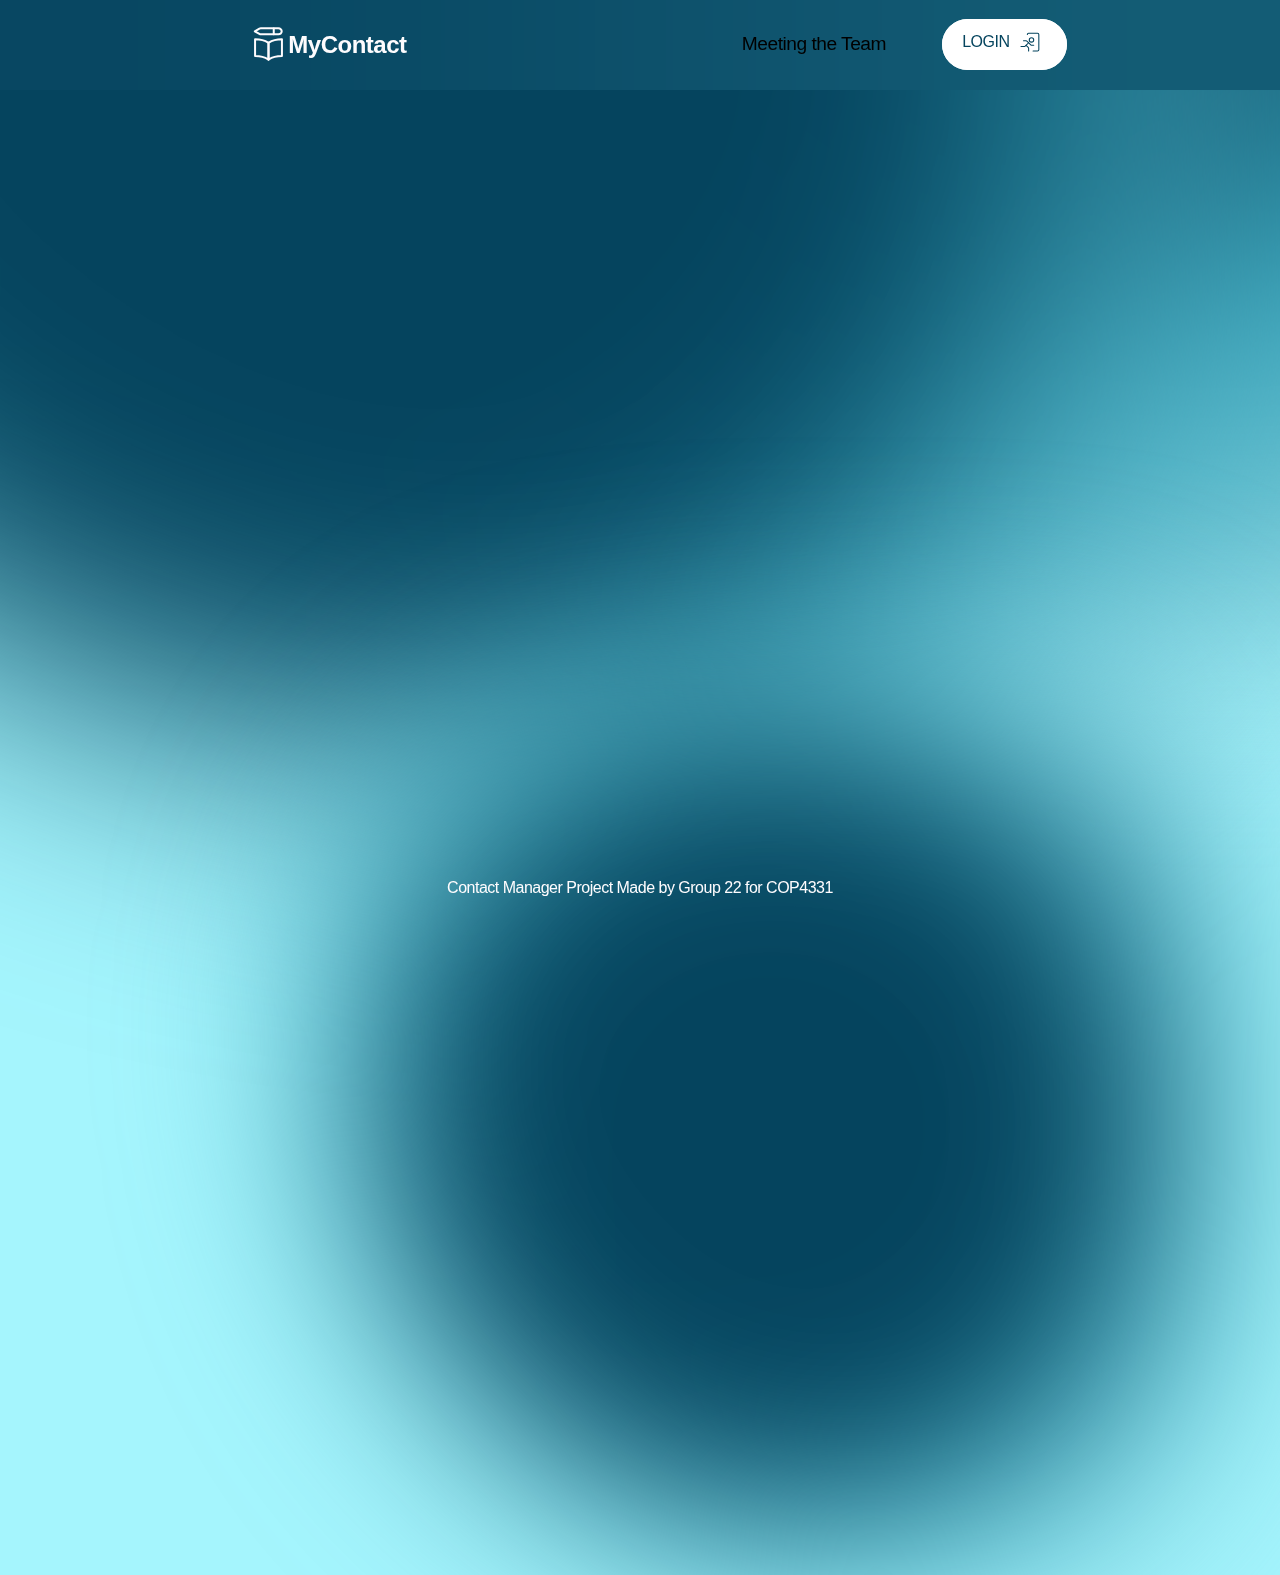
==== aboutUs.html @ cab0c862 "Full Website styling + Form validation done." ====
<html lang="en">

<head>
    <meta charset="UTF-8">
    <meta http-equiv="X-UA-Compatible" content="IE=edge">
    <meta name="viewport" content="width=device-width, initial-scale=1.0">

    <title>Contact Manager - Meet the Team!</title>
    <script type="text/javascript" src="js/md5.js"></script>
    <script type="text/javascript" src="js/code.js"></script>

    <link href="css/reset.css" rel="stylesheet">
    <link href="css/styles.css" rel="stylesheet">
    <link href="css/styles2.css" rel="stylesheet">
    <link href="css/styles_card.css" rel="stylesheet">
    <script type="text/javascript">

        document.addEventListener('DOMContentLoaded', function () {
            disableSafariAnimations();
        }, false);
    </script>

</head>

<body>
    <div class="color-left color"></div>
    <div class="color-bottom color"></div>
    <div class="color-right color"></div>

    <nav id="website-nav">
        <ul class="website-nav logo">
            <li class="website-nav-svg">
                <svg id="logo-svg" width="30" height="34" viewBox="0 0 30 34" fill="none"
                    xmlns="http://www.w3.org/2000/svg">
                    <path
                        d="M15.4997 15.8981C13.5245 14.5552 10.5608 12.2051 2.06641 12.2051V29.0207C10.5608 29.0207 13.5245 31.3708 15.4997 32.7138V15.8981Z"
                        stroke="#FEFCFE" stroke-width="2" stroke-linecap="round" stroke-linejoin="round" />
                    <path
                        d="M15.5007 15.8981C17.4759 14.5552 20.4396 12.2051 28.9339 12.2051V29.0207C20.4396 29.0207 17.4759 31.3708 15.5007 32.7138V15.8981Z"
                        stroke="#FEFCFE" stroke-width="2" stroke-linecap="round" stroke-linejoin="round" />
                    <path
                        d="M25.4454 1.26562H7.79924C7.30626 1.26562 6.8231 1.39234 6.40436 1.63144L1.75928 4.28385L6.40436 6.93624C6.8231 7.17536 7.30626 7.30206 7.79924 7.30206H25.4454C27.2595 7.30206 28.73 5.95078 28.73 4.28385C28.73 2.61693 27.2595 1.26562 25.4454 1.26562Z"
                        stroke="#FEFCFE" stroke-width="2" stroke-linecap="round" stroke-linejoin="round" />
                    <path d="M20.7483 1.39551V7.30219" stroke="#FEFCFE" stroke-width="2" stroke-linecap="round"
                        stroke-linejoin="round" />
                </svg>
            </li>
            <li class="website-nav website-name">
                <p>MyContact</p>
            </li>
        </ul>

        <ul class="website-nav items">
            <li class="website-nav about-us"> <a href="aboutUs.html">Meeting the Team</a></li>
        </ul>
        <ul>

            <li class="website-nav button link enter-link">
                <a href="Login.html">Login
                    <!-- ENTER WEBSITE ICON SVG PATHS-->
                    <svg class="svg" width="37" height="30" viewBox="0 0 27 27" fill="none"
                        xmlns="http://www.w3.org/2000/svg">
                        <g filter="url(#filter0_d_111_6814)">
                            <path
                                d="M11.0767 2.72932C11.0767 2.0601 11.6192 1.51758 12.2884 1.51758H20.7705C21.4397 1.51758 21.9823 2.0601 21.9823 2.72932V17.2701C21.9823 17.9394 21.4397 18.4819 20.7705 18.4819H16.5295"
                                stroke="#05445E" stroke-linecap="round" stroke-linejoin="round" />
                            <path
                                d="M15.0145 10.0012C16.186 10.0012 17.1357 9.05152 17.1357 7.88C17.1357 6.70849 16.186 5.75879 15.0145 5.75879C13.843 5.75879 12.8933 6.70849 12.8933 7.88C12.8933 9.05152 13.843 10.0012 15.0145 10.0012Z"
                                stroke="#05445E" stroke-linecap="round" stroke-linejoin="round" />
                            <path
                                d="M7.44116 8.78809L9.90852 8.78811C10.2684 8.78811 10.6136 8.9311 10.8681 9.18561L14.3142 12.6317C14.5687 12.8862 14.9139 13.0292 15.2739 13.0292L17.135 13.0292"
                                stroke="#05445E" stroke-linecap="round" stroke-linejoin="round" />
                            <path
                                d="M12.2882 10.6055L9.05052 13.8432C8.79601 14.0977 8.45081 14.2407 8.09088 14.2407H5.01782"
                                stroke="#05445E" stroke-linecap="round" stroke-linejoin="round" />
                            <path
                                d="M9.86475 13.0293L11.8907 15.0553C12.1452 15.3097 12.2882 15.655 12.2882 16.0149V18.4821"
                                stroke="#05445E" stroke-linecap="round" stroke-linejoin="round" />
                        </g>

                    </svg>
                    </span>
                </a>
            </li>
        </ul>
    </nav>

    <!-- LANDING PAGE CONTENT -->
    <div class="main-content">

        <div class="meet-team">

            <div></div>
            <div></div>
            <div></div>
            <div></div>
            <div></div>

        </div>
</body>

<footer>
    <p class="footer">Contact Manager Project Made by Group 22 for COP4331</p>
</footer>

</html>
---- css/styles.css ----
* {
    transition: all 0.5s ease;
}

body {
    letter-spacing: -0.5px;
    background-color: #8bf2fdc5;
    /* padding: 1rem calc(2/12*100%) 1rem calc(2/12*100%); */
    color: #FEFCFE;
    overflow: hidden;
    margin-bottom: 500px;
}

/*      NAVIGATION STYLING       */
#website-nav {
    /* border: 1px solid black; */
    display: flex;
    width: 100%;
    font-size: 1.2rem;
    justify-content: space-between;
    align-items: center;
    margin-bottom: 1rem;
    padding: 1em calc(2/12*100%);
    background-color: transparent;
    -webkit-backdrop-filter: blur(800px);
    backdrop-filter: blur(800px);
}

.website-name {
    color: black;
    font-size: 1.5rem;
    font-weight: 600;
    margin-left: 5px;
    color: #FEFCFE;
}

.logo,
.website-actions {
    display: flex;
}

#website-nav li,
.action-buttons li {
    list-style: none;
}

.items,
.log-in a {
    display: flex;
    /* border: 1px solid black; */
    margin-right: 1rem;
    flex: 1;
    flex-direction: row-reverse;
}

.items a {
    color: white;
    text-decoration: none;
}


.log-in a {
    color: white;
    text-transform: uppercase;
    flex-direction: row;
}

.items a:hover,
.log-in a:hover,
.log-out:hover {
    color: white;
    font-weight: 600;
    text-decoration: underline;
}

.about-us a,
.log-in a,
.log-out a,
#loginResult {
    color: black;
}

#loginResult {
    text-align: center;
    font-size: 1.3em;
    color: rgba(255, 107, 107, 0.8);
    font-weight: 450;
    margin-bottom: 1em;
}

.log-out a {
    color: white;
    display: flex;
    text-transform: uppercase;
    padding: 0;
}

.website-actions {
    padding-left: 0;
    align-items: center;
}

/* LOGOUT LINK */
.website-actions li:nth-child(1) a {
    padding-right: 1rem;
}



.enter-link a {
    border-radius: 100em;
    border: 1px solid white;
    color: #05445E;
}

.enter-link,
.home-link {
    background-color: white;
    border-radius: 100rem;
}

.home-link a {
    border-radius: 100rem;
    border: 2px solid white;
    stroke: black;
}

.link a {
    font-weight: 500;
    text-decoration: none;
    padding-right: 5em;
    color: black;
}

.log-in {
    display: flex;
    justify-content: center;
    align-items: center;
    border: 1px solid white;
    border-radius: 100em;
}

.button>a {
    font-size: 1rem;
    text-transform: uppercase;
    font-weight: 400;
    display: flex;
    padding: 0.6rem 1.2rem;
    color: #05445E;
}

.add-contact>button,
.fake-add-contact button,
#add-contact-button button {
    background-color: #05445E;
    font-size: 0.9rem;
    font-weight: 400;
    display: flex;
    padding: 0.4rem 0.7rem;
    color: white;
    border-radius: 0.5rem;
    padding-top: 0.7em;
    border: 1px solid #05445E;
    transition: all 0.4s ease;
}

#add-contact-button button {
    text-transform: uppercase;
    padding: 0.8em 1.4em;
}

.save-button:hover {
    background-color: rgba(255, 255, 125, 0.909);
}

.add-contact>button:hover,
.fake-add-contact button:hover,
#add-contact-button button:hover,
#log-in-button button:hover {
    font-weight: 600;
    background-color: rgba(255, 255, 255, 0.834);
    color: #05445E;
    border: 1px solid #05445E;
    transition: all 0.3s ease;
}

.add-contact svg:hover path,
.fake-add-contact svg:hover path,
#add-contact-button svg:hover path {
    fill: #05445E;
    stroke: #05445E;
}

input[type=text],
td input {
    border: none;
}

td input {
    background: none;
    width: 7em;
    text-align: center;
}




/* ENTER ICON SVG STYLING WITHIN LOGIN BUTTON */
.svg {
    vertical-align: middle;
    padding-top: 0.1rem;
    padding-left: 0.3rem;
}

.svg>path {
    stroke-width: 1.2;
    color: #05435e;
}

#add-contact-button svg {
    margin-left: 0.5rem;
}

.svg:hover path {
    stroke: white;
}

/*      MAIN CONTENT STYLING      */
.main-content {
    margin-left: calc(2/12*100%);
    margin-right: calc(2/12*100%);
    display: flex;
    height: 80vh;
}

hr {
    width: 80%;
    margin: 2em;
    border: none;
    height: 1.3px;
    color: #05435e;
    background-color: #05435e;
}

hr[class="search-line"] {
    padding: 0;
    margin: 1em;
    margin-top: -1em;
    width: 55%;
    margin-right: 8rem;
    height: 1px;
}


/* HEADER SECTION */

.action-buttons {
    display: flex;
    justify-content: space-evenly;
    align-items: center;
    width: 90%;
}

.get-started a {
    border: 2px solid white;
    border-radius: 1.4em;
    display: flex;
    justify-content: center;
    align-items: center;
    transition: all 0.4s ease;
}

.get-started a:hover,
.enter-link a:hover {
    border: 2px solid white;
    background-color: #05435e;
    color: white;
    --shadow-color: rgb(255, 255, 255);
    filter: drop-shadow(1px 2px 8px var(--shadow-color));
    transition: all 0.4s ease;
}

.header-section {
    display: flex;
    align-items: center;
    justify-content: center;
    /* border: 1px solid black; */
    width: 50%;
    flex-direction: column;
}

.main-content .contactDiv {
    display: flex;
    align-items: center;
    justify-content: center;
    /* border: 1px solid black; */
    width: 50%;
    flex-direction: column;
}

.content h1 {
    line-height: 3em;
}

#last-two-sentences {
    line-height: 2.7em;
}

#sentence-1 {
    flex-direction: column;
    letter-spacing: -5px;
    font-size: 3.3em;
    font-weight: 620;
}

#sentence-2 {
    letter-spacing: -3px;
    font-weight: 300;
    font-size: 3em;
}


#sentence-3 {
    letter-spacing: -3px;
    font-weight: 100;
    font-size: 2.5em;
    font-style: italic;
}

.fake-search-model p {
    margin-bottom: 1em;
}

/* CONTACT TABLE */

.contact-table {
    text-align: center;
    width: 70%;
    border: 2px solid #05435e;
    border-radius: 0.5em;
    padding: 1.2rem 1.5rem;

}

.table-header,
.fake-table-header {
    color: #05445E;
    width: 65%;
    display: flex;
    align-items: center;
    justify-content: space-between;
    padding: 1em 0 1em 0;
}

.fake-table-header {
    width: 65%;
}

.refresh-button {
    display: flex;
    justify-content: center;
    align-items: center;
    transition: all 1.4s ease;
    border-radius: 100rem;
}

.refresh-button a svg:hover {
    transform: rotate(360deg);
    transition: all 1.4s ease;
    stroke: #05435e;
}

.refresh-button a {
    padding-left: 0.4em;
    transition: all 1.4s ease;
}

tbody svg {
    stroke-width: 1.4;
}

thead tr:nth-child(2) th {
    padding-bottom: 1em;
}

.table-actions td {
    width: 10px;
}

.table-body tr>td {
    padding: 0;
    padding-bottom: 1em;
    border-top: 1px solid black;
    padding-top: 1em;
}

.table-contact-info:last-child {
    margin-right: 3em;
}

.table-contact-info th {
    padding-bottom: 2em;
}

.currently-editing {
    font-weight: 600;
    background-color: rgba(255, 255, 0, 0.451);
}

tr[id*="data-row"] {
    transition: all 0.4s ease;
}

.confirm-delete {
    background-color: rgba(255, 107, 107, 0.691);
    transition: all 0.4s ease;
}

.display-table {
    background-color: rgba(255, 255, 255, 0.4);
    -webkit-backdrop-filter: blur(20px);
    backdrop-filter: blur(20px);
    color: #05445E;
    transition: all 0.3s ease;
    font-weight: 500;
    width: 80%;
}

.display-table:hover {
    background-color: rgb(255, 255, 255);
    box-shadow: 0px 16px 48px 0px rgba(0, 0, 0, 0.2);
    transform: translateY(-12px);
    transition: all 0.3s ease;
    color: #05445E;
}

/* SEARCH AREA */
#profile-contact-table .search-model {
    display: flex;
    flex-direction: row;
    width: 100%;
    font-family: sans-serif;
    margin-bottom: 1em;
    justify-content: center;
    color: #05445E;
}

input::placeholder {
    color: rgba(255, 255, 255, 0.527);
}

#profile-contact-table .search-model>input {
    background-color: transparent;
    margin-left: 3em;
    text-align: center;
    width: 50%;
    border-bottom: 1.5px solid #05435e;
    border-top-right-radius: 0.5em;
    border-top-left-radius: 0.5em;
    color: black;
    transition: all 0.3s ease;
}

#profile-contact-table .search-model>input::placeholder {
    color: rgba(0, 0, 0, 0.653);
}

.search-model>input:hover {
    background-color: rgba(0, 0, 0, 1);
    box-shadow: rgb(38, 57, 77) 0px 20px 30px -10px;
    transition: all 0.3s ease;
    transform: translateY(-3px);
}

#profile-contact-table .search-model button:hover {
    transition: all 0.3s ease;
    background-color: #05435e9b;
    color: white;
}

.search-key-text {
    font-size: 0.9rem;
    font-weight: 300;
    color: #032f42;
}

.search-key-text span {
    font-style: italic;
    font-weight: 800;
    font-size: 1.2rem;
}

.fake-search-button,
.search-button {
    background-color: white;
    margin-left: 2em;
    border: none;
    border-radius: 100em;
    padding: 0.8em 1.2em;
    text-transform: uppercase;
    font-size: 0.8rem;
    font-weight: 600;
    border: 2px solid white;
    color: #05445E;
}

.fake-search-button {
    color: #05445E;
}

.search-button {
    margin-left: 1em;
}

.search-button:hover,
.home-link a:hover {
    background-color: white;
    color: #05445E;
}

/* PROFILE PAGE STYLING */
.welcome-header,
.profile-card,
#profile-contact-table,
.content-card,
.inner-title,
.profile-photo,
.user-info {
    display: flex;
    align-items: center;
    justify-content: center;
}

.main-content {
    flex-wrap: wrap;
}

.welcome-header {
    width: 50%;
    /* border: 1px solid black; */
    text-align: center;
    height: 60%;
}

.header-content {
    line-height: 2em;
}

#sentence-4,
#sentence-5 {
    font-size: 3rem;
    font-weight: 150;
}

#sentence-6 {
    letter-spacing: -2px;
    font-size: 3.4rem;
    font-weight: 400;
}

/* PROFILE CARD */
.profile-card {
    /* border: 1px solid black; */
    width: 50%;
    height: 60%;
}

.profile-card,
.welcome-header {
    height: 50%;
}

.card-content {
    display: flex;
    width: 100%;
    height: 65%;
    border: 2px solid #05435e;
    border-radius: 0.8em;
    flex-wrap: wrap;
}

.card-content .inner-title {
    width: 100%;
    letter-spacing: 0.5px;
    text-transform: uppercase;
    font-weight: 500;
    font-size: 1.2rem;
    height: 4rem;
    background-color: #05435ed9;
    color: white;
    border-top-left-radius: 0.4em;
    border-top-right-radius: 0.4em;
}

.profile-photo img {
    height: 60%;
    width: 50%;
    mix-blend-mode: overlay;
}

.profile-photo {
    width: 40%;
    height: 75%;
}

.user-info {
    /* background-color: rgba(255, 127, 238, 0.435); */
    width: 60%;
    height: 75%;
}

.user-info {
    padding-right: 4em;
    flex-direction: column;
}

.user-info #full-name {
    width: 100%;
    text-align: center;
    text-transform: uppercase;
    font-size: 1.5rem;
    font-weight: 500;
    text-decoration: underline;
}

.user-info #contact-info-list ul {
    display: flex;
    flex-direction: column;
    padding-right: 3em;
}

.user-info #contact-info-list ul li {
    display: flex;
    width: 100%;
    list-style: none;
}

.user-info #contact-info-list ul li:nth-child(1) {
    margin-top: 1em;
}

#contact-info-list ul li .info-type {
    font-weight: 700;
    margin-right: 0.4em;
}

#contact-info-list ul li .user {
    margin-right: 0.8em;
}

.user-info #contact-info-list ul li:nth-child(3) p {
    margin-left: 0.175em;
}

/* CONTACT TABLE */
#profile-contact-table {
    align-items: flex-start;
    width: 100%;
    height: 100%;
}

#profile-contact-table .contact-table {
    background-color: white;
    color: #05435e;
}

/*  FORM DIVS */
#profile-contact-table .contactDiv {
    width: 90%;
    border-spacing: 15px;
    margin-bottom: 5em;
}

#profile-contact-table .add-contact>button {
    margin-left: 14em;
}

/* ADDING CONTACTS STYLING */
#adding-contact,
#user-signup,
#loginDiv {
    display: flex;
    align-items: flex-start;
    justify-content: center;
    flex-direction: row;
    width: 70%;
    /* border: 1px solid black; */
    border-radius: 0.5em;
    flex-wrap: wrap;
    padding-bottom: 1em;
}

#add-contact-header,
#log-in-header,
#signup-header {
    width: 100%;
    display: flex;
    align-items: center;
    justify-content: center;
    background-color: #d4f1f4;
    padding: 1.3em;
    font-weight: 700;
    border-top-left-radius: 0.4em;
    border-top-right-radius: 0.4em;
    margin-bottom: 2em;
    color: #05435e;
}

#log-in-header,
#signup-header {
    color: white;
    font-weight: 450;
    font-size: 1.2em;
    padding: 0.6em;
    background-color: #05445E;
    margin-bottom: 3em;
}

#add-contact-header p,
#log-in-header p,
#signup-header p {
    text-transform: uppercase;
    font-size: 1.2em;
}

#log-in-header p,
#signup-header p {
    margin-right: 0.3em;
    text-transform: none;
}

#add-contact-button {
    display: flex;
    align-items: center;
    justify-content: center;
    width: 100%;
    padding: 2.3em 1em;
    padding-bottom: 0.5em;

}

#add-contact-button button {
    background-color: #75E6DA;
    border: 1px solid #75E6DA;
    color: #05435e;
}

.contact-border {
    background-color: rgba(255, 255, 255, 0.232);
    width: 70%;
    border: 1px solid rgba(139, 242, 253, 0.773);
    margin-bottom: 3em;
    border-radius: 0.8em;
    box-shadow: 0px 16px 48px 0px rgba(0, 0, 0, 0.6);
    transition: all 2s ease;
}

#add-user-inputs,
#add-login-inputs,
#new-user-inputs {
    display: flex;
    text-align: center;
    justify-content: center;
    width: 100%;
    flex-wrap: wrap;
    margin-top: 0.5rem;

}

#add-user-inputs input,
#add-login-inputs input,
#new-user-inputs input {
    background-color: rgba(255, 255, 255, 0.2);
    border: 1px solid #05435e;
    border-top-right-radius: 0.34em;
    border-bottom-right-radius: 0.34em;
    padding: 0.34em;
    text-align: center;
    font-weight: 600;
    border-left: 0;
    transition: all 0.5s ease;
    color: black;
}

#add-user-inputs input::placeholder,
#add-login-inputs input::placeholder,
#new-user-inputs input::placeholder {
    font-weight: 400;
    color: rgba(0, 0, 0, 0.599);
}

#add-user-inputs input:hover,
#add-login-inputs input:hover,
#new-user-inputs input:hover {
    background-color: rgba(255, 255, 255, 0.6);
    transition: all 0.5s ease;
}

#add-user-inputs label,
#add-login-inputs label,
#new-user-inputs label {
    border: 1px solid #05435e;
    margin: 0.3em;
    text-align: center;
    background-color: #D4F1F4;
    color: #05435e;
    padding: 0.5em 1em;
    margin-right: 0;
    border-top-left-radius: 0.5em;
    border-bottom-left-radius: 0.5em;
    border-right: 0;
}

#add-login-inputs label,
#new-user-inputs label {
    background-color: #05445E;
    color: #FEFCFE;
}

#add-user-inputs div:nth-child(1) input {
    width: 200px;
}

#add-user-inputs div:nth-child(2) input {
    width: 200px;
}

#add-user-inputs div:nth-child(3) input {
    width: 150px;
}

#add-user-inputs div:nth-child(4) input {
    width: 320px;
}

#addPhoneNumberText {
    margin-top: 0.5rem;
}

#addEmailText {
    margin-top: 0.5rem;
    width: 100%;
}

#addContactResult {
    display: block;
    color: #032f42;
}

span[id*="Result"] {
    font-weight: 600;
    text-transform: uppercase;
}


/* FORM STYLING  */
.action-area {
    justify-content: center;
    align-items: center;
    flex-direction: column;
}

/* LOG IN AREA */
#add-login-inputs {
    flex-direction: column;
}

#add-login-inputs div:nth-child(1) input {
    width: 70%;
}

#add-login-inputs div:nth-child(2) input {
    width: 70%;

}

#add-login-inputs div {
    display: flex;
    align-items: center;
    justify-content: center;
    padding: 0 1.5em;
}

#add-login-inputs div:nth-child(2) {
    margin-bottom: 2.2em;
}

#add-login-inputs div label {
    padding: 5.440px 2.2em;
}

#add-login-inputs div:nth-child(2) label {
    padding: 5.440px 2.4em;

}

#user-login,
#user-signup {
    background-color: #FEFCFE;
    border-radius: 0.8em;
    border: 1px solid #05445E;
    width: 60%;
}

#log-in-button {
    display: flex;
    justify-content: center;
    align-items: center;
    margin-bottom: 2em;
}

#log-in-button button {
    border: 1px solid #05445E;
    text-transform: uppercase;
    border-radius: 100em;
    padding: 0.8em 1.2em;
    color: #FEFCFE;
    background-color: #05445E;
}

.change-action {
    display: flex;
    justify-content: center;
    align-items: center;
    margin: 1em;
    color: black;
}

.change-action div {
    margin-left: 1em;
}

.change-action div a {
    background-color: black;
    color: white;
    padding: 0.3em 0.5em;
    border: 2px solid black;
}

.change-action div a:hover {
    background-color: white;
    border: 2px solid black;
    color: black;
    box-shadow: none;
}

.change-action div svg path {
    stroke: white;
}

.change-action div svg:hover path {
    stroke: black;
}

/* SIGN UP AREA */
#user-signup {
    display: flex;
    flex-wrap: wrap;
    justify-content: center;
    align-items: center;
}

#new-user-inputs {
    width: 100%;
}

#signUpName {
    margin-top: 0.5rem;
}

#new-user-inputs div:nth-child(1) input {
    width: 200px;
}

#new-user-inputs div:nth-child(2) input {
    width: 200px;
}

#new-user-inputs div:nth-child(3) input {
    width: 485px;
}

#new-user-inputs div:nth-child(4) input {
    width: 490px;
}

#new-user-inputs div:nth-child(3) label {
    padding-left: 2em;
    padding-right: 2em;
}

#new-user-inputs div:nth-child(4) label {
    padding-left: 2em;
    padding-right: 2em;
}

#signUpPassword {
    margin-top: 0.5em;
}

#know-text {
    font-weight: 300;
    letter-spacing: 1.3;
    font-style: italic;
}

/* FOOTER */
.footer {
    display: block;
    position: fixed;
    bottom: 0%;
    text-align: center;
    left: 0;
    width: 100%;
}
---- css/styles2.css ----
.color-left {
    z-index: -100;
    position: absolute;
    top: -80%;
    left: -43%;
    width: 1800px;
    height: 1500px;
    border-radius: 50% 22% 40% 80%;
    filter: blur(140px);
    -webkit-filter: blur(140px);
    background: radial-gradient(circle at 50% 50%, #05445E 60%, #189ab4de 10%, #D4F1F4);
    animation: down 30s infinite;
    -webkit-animation: down 30s infinite;
}

.color-bottom {
    z-index: -100;
    position: absolute;
    top: 75%;
    left: 25%;
    width: 900px;
    height: 900px;
    border-radius: 50% 22% 40% 80%;
    filter: blur(100px);
    -webkit-filter: blur(100px);
    background: radial-gradient(circle at 50% 50%, #05445E 60%, #189ab4de 20%, #D4F1F4);
    animation: left 30s infinite;
    -webkit-animation: left 30s infinite;
}

.color-right {
    z-index: -1000;
    position: absolute;
    bottom: 30%;
    right: -38%;
    width: 1500px;
    height: 1500px;
    border-radius: 50% 22% 40% 80%;
    filter: blur(100px);
    -webkit-filter: blur(100px);
    background: radial-gradient(circle at 50% 50%, #05445E 40%, #189AB4 40%, #D4F1F4);
    animation: up 30s infinite;
    -webkit-animation: up 30s infinite;
}

tr input[type="tel"] {
    width: 150px;
}

tr input[type="email"] {
    width: 300px;
}

.log-out a {
    color: white;
}

.change-action a[href*="Login.html"] {
    color: black;
    background: none;
    border: none;
    font-size: 1.2em;
}

.login-retarget {
    display: flex;
    justify-content: center;
    align-items: center;

}

#mini-login a:hover {
    font-weight: 600;
    border: none;
    background: none;
    text-decoration: underline;
}

.login-retarget a svg path {
    stroke: black;
}

.log-out a:hover {
    transition: all 0.5s ease;
    transform: translatex(-7px);
}

#error-signup-section,
#error-login-section {
    text-align: center;
    color: black;
    margin: 1em;
}

/* #user-signup:last-child {
    flex-direction: column;
} */

/* #profile-contact-table table {
    max-height: 100%;
    max-width: 100%;
    width: 100%;
} */

.let-flow {
    overflow-y: auto;
    scrollbar-width: thin;
}

/* FORM VALIDATION STYLING */
#new-user-inputs div[class*='error'],
#add-user-inputs div[class*='error'] {
    font-size: 1em;
    font-weight: 600;
    color: red;

}

#new-user-inputs div[class*='error']:nth-child(1),
#new-user-inputs div[class*='error']:nth-child(2) {
    margin-bottom: 3em;
}

#new-user-inputs div[class*='error']:nth-child(4) {
    margin-bottom: 6.5em;
}

.input-control input:focus {
    outline: 0;
}

#new-user-inputs .success>label,
#add-user-inputs .success>label {
    background-color: #09c372;
    border: 1px solid #09c372;
}

#new-user-inputs .success input,
#add-user-inputs .success input {
    border: 1px solid #09c372;
}


#new-user-inputs .error>label,
#add-user-inputs .error>label {
    background-color: #ff3860;
    border: 2px solid #ff3860;
}


#new-user-inputs .error input,
#add-user-inputs .error input {
    border: 2px solid #ff3860;
}

#pass-error {
    margin: 1em;
}

#adding-contact {
    content-visibility: hidden;
}

/* BACKGROUND ANIMATION  */
@keyframes up {

    0%,
    100% {
        bottom: -300px;
    }

    70% {
        bottom: 600px;
    }
}

@keyframes left {

    0%,
    100% {
        left: -60px;
    }

    70% {
        left: 1200px;
    }
}

@keyframes down {

    0%,
    100% {
        top: -1000px;
    }

    70% {
        top: 50px;
    }
}
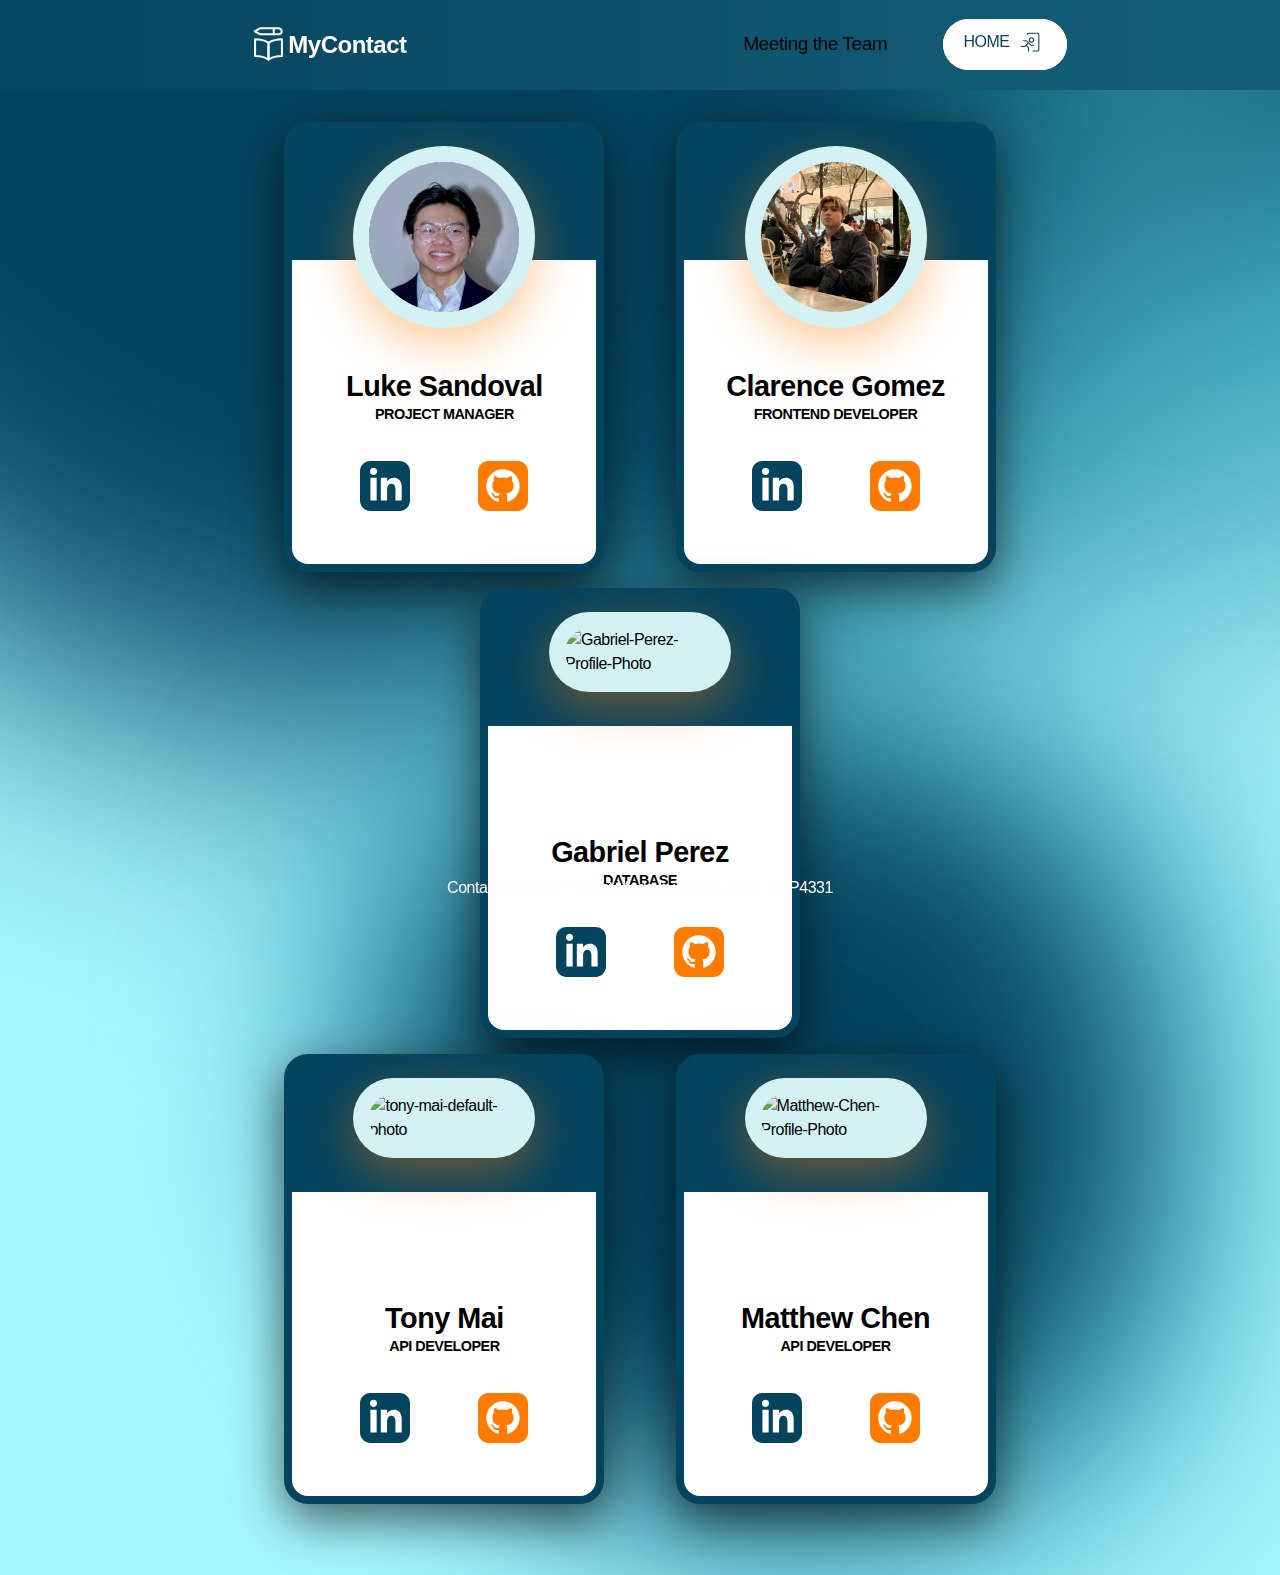
==== commit d5741bd7: "Added an About Us page" ====
--- a/aboutUs.html
+++ b/aboutUs.html
@@ -28,35 +28,36 @@
     <div class="color-right color"></div>
 
     <nav id="website-nav">
-        <ul class="website-nav logo">
-            <li class="website-nav-svg">
-                <svg id="logo-svg" width="30" height="34" viewBox="0 0 30 34" fill="none"
-                    xmlns="http://www.w3.org/2000/svg">
-                    <path
-                        d="M15.4997 15.8981C13.5245 14.5552 10.5608 12.2051 2.06641 12.2051V29.0207C10.5608 29.0207 13.5245 31.3708 15.4997 32.7138V15.8981Z"
-                        stroke="#FEFCFE" stroke-width="2" stroke-linecap="round" stroke-linejoin="round" />
-                    <path
-                        d="M15.5007 15.8981C17.4759 14.5552 20.4396 12.2051 28.9339 12.2051V29.0207C20.4396 29.0207 17.4759 31.3708 15.5007 32.7138V15.8981Z"
-                        stroke="#FEFCFE" stroke-width="2" stroke-linecap="round" stroke-linejoin="round" />
-                    <path
-                        d="M25.4454 1.26562H7.79924C7.30626 1.26562 6.8231 1.39234 6.40436 1.63144L1.75928 4.28385L6.40436 6.93624C6.8231 7.17536 7.30626 7.30206 7.79924 7.30206H25.4454C27.2595 7.30206 28.73 5.95078 28.73 4.28385C28.73 2.61693 27.2595 1.26562 25.4454 1.26562Z"
-                        stroke="#FEFCFE" stroke-width="2" stroke-linecap="round" stroke-linejoin="round" />
-                    <path d="M20.7483 1.39551V7.30219" stroke="#FEFCFE" stroke-width="2" stroke-linecap="round"
-                        stroke-linejoin="round" />
-                </svg>
-            </li>
-            <li class="website-nav website-name">
-                <p>MyContact</p>
-            </li>
-        </ul>
-
+        <a href="https://github.com/lukesan48/Team-22-Small-Project" target="_blank">
+            <ul class="website-nav logo">
+                <li class="website-nav-svg">
+                    <svg id="logo-svg" width="30" height="34" viewBox="0 0 30 34" fill="none"
+                        xmlns="http://www.w3.org/2000/svg">
+                        <path
+                            d="M15.4997 15.8981C13.5245 14.5552 10.5608 12.2051 2.06641 12.2051V29.0207C10.5608 29.0207 13.5245 31.3708 15.4997 32.7138V15.8981Z"
+                            stroke="#FEFCFE" stroke-width="2" stroke-linecap="round" stroke-linejoin="round" />
+                        <path
+                            d="M15.5007 15.8981C17.4759 14.5552 20.4396 12.2051 28.9339 12.2051V29.0207C20.4396 29.0207 17.4759 31.3708 15.5007 32.7138V15.8981Z"
+                            stroke="#FEFCFE" stroke-width="2" stroke-linecap="round" stroke-linejoin="round" />
+                        <path
+                            d="M25.4454 1.26562H7.79924C7.30626 1.26562 6.8231 1.39234 6.40436 1.63144L1.75928 4.28385L6.40436 6.93624C6.8231 7.17536 7.30626 7.30206 7.79924 7.30206H25.4454C27.2595 7.30206 28.73 5.95078 28.73 4.28385C28.73 2.61693 27.2595 1.26562 25.4454 1.26562Z"
+                            stroke="#FEFCFE" stroke-width="2" stroke-linecap="round" stroke-linejoin="round" />
+                        <path d="M20.7483 1.39551V7.30219" stroke="#FEFCFE" stroke-width="2" stroke-linecap="round"
+                            stroke-linejoin="round" />
+                    </svg>
+
+                </li>
+                <li class="website-nav website-name">
+                    <p>MyContact</p>
+                </li>
+            </ul>
+        </a>
         <ul class="website-nav items">
             <li class="website-nav about-us"> <a href="aboutUs.html">Meeting the Team</a></li>
         </ul>
         <ul>
-
             <li class="website-nav button link enter-link">
-                <a href="Login.html">Login
+                <a href="index.html">Home
                     <!-- ENTER WEBSITE ICON SVG PATHS-->
                     <svg class="svg" width="37" height="30" viewBox="0 0 27 27" fill="none"
                         xmlns="http://www.w3.org/2000/svg">
@@ -86,17 +87,135 @@
     </nav>
 
     <!-- LANDING PAGE CONTENT -->
-    <div class="main-content">
+    <div class="main-content about-cards">
 
         <div class="meet-team">
-
-            <div></div>
-            <div></div>
-            <div></div>
-            <div></div>
-            <div></div>
-
+            <div id="luke" class="card">
+                <div class="header"></div>
+                <section class="card-photo"> <img src="images/members/luke-pic.jpg" Luke-Sandoval-Profile-Photo">
+                </section>
+                <section class="team-content">
+                    <p class="name">Luke Sandoval</p>
+                    <p class="role">Project Manager</p>
+                </section>
+                <section class="links">
+                    <div class="linkedIn"> <a href="http://linkedin.com/in/luke-samuel-sandoval" target="_blank"> <svg
+                                xmlns="http://www.w3.org/2000/svg" width="24" height="24" viewBox="0 0 24 24">
+                                <path
+                                    d="M19 0h-14c-2.761 0-5 2.239-5 5v14c0 2.761 2.239 5 5 5h14c2.762 0 5-2.239 5-5v-14c0-2.761-2.238-5-5-5zm-11 19h-3v-11h3v11zm-1.5-12.268c-.966 0-1.75-.79-1.75-1.764s.784-1.764 1.75-1.764 1.75.79 1.75 1.764-.783 1.764-1.75 1.764zm13.5 12.268h-3v-5.604c0-3.368-4-3.113-4 0v5.604h-3v-11h3v1.765c1.396-2.586 7-2.777 7 2.476v6.759z" />
+                            </svg></a>
+                    </div>
+
+                    <div class="gitHub"><a href=" https://github.com/lukesan48" target="_blank"><svg
+                                xmlns="http://www.w3.org/2000/svg" width="24" height="24" viewBox="0 0 24 24">
+                                <path
+                                    d="M19 0h-14c-2.761 0-5 2.239-5 5v14c0 2.761 2.239 5 5 5h14c2.762 0 5-2.239 5-5v-14c0-2.761-2.238-5-5-5zm-4.466 19.59c-.405.078-.534-.171-.534-.384v-2.195c0-.747-.262-1.233-.55-1.481 1.782-.198 3.654-.875 3.654-3.947 0-.874-.312-1.588-.823-2.147.082-.202.356-1.016-.079-2.117 0 0-.671-.215-2.198.82-.64-.18-1.324-.267-2.004-.271-.68.003-1.364.091-2.003.269-1.528-1.035-2.2-.82-2.2-.82-.434 1.102-.16 1.915-.077 2.118-.512.56-.824 1.273-.824 2.147 0 3.064 1.867 3.751 3.645 3.954-.229.2-.436.552-.508 1.07-.457.204-1.614.557-2.328-.666 0 0-.423-.768-1.227-.825 0 0-.78-.01-.055.487 0 0 .525.246.889 1.17 0 0 .463 1.428 2.688.944v1.489c0 .211-.129.459-.528.385-3.18-1.057-5.472-4.056-5.472-7.59 0-4.419 3.582-8 8-8s8 3.581 8 8c0 3.533-2.289 6.531-5.466 7.59z" />
+                            </svg></a>
+                    </div>
+                </section>
+            </div>
+            <div id="clarence" class="card">
+                <div class="header"></div>
+                <section class="card-photo"> <img src="images/members/clarence-pic.jpeg" alt=""></section>
+                <section class="team-content">
+                    <p class="name">Clarence Gomez</p>
+                    <p class="role">Frontend Developer</p>
+                </section>
+                <section class="links">
+                    <div class="linkedIn"> <a href="https://www.linkedin.com/in/cgomez10" target="_blank"> <svg
+                                xmlns="http://www.w3.org/2000/svg" width="24" height="24" viewBox="0 0 24 24">
+                                <path
+                                    d="M19 0h-14c-2.761 0-5 2.239-5 5v14c0 2.761 2.239 5 5 5h14c2.762 0 5-2.239 5-5v-14c0-2.761-2.238-5-5-5zm-11 19h-3v-11h3v11zm-1.5-12.268c-.966 0-1.75-.79-1.75-1.764s.784-1.764 1.75-1.764 1.75.79 1.75 1.764-.783 1.764-1.75 1.764zm13.5 12.268h-3v-5.604c0-3.368-4-3.113-4 0v5.604h-3v-11h3v1.765c1.396-2.586 7-2.777 7 2.476v6.759z" />
+                            </svg></a>
+                    </div>
+
+                    <div class="gitHub"><a href="https://github.com/clarencevgomez" target="_blank"><svg
+                                xmlns="http://www.w3.org/2000/svg" width="24" height="24" viewBox="0 0 24 24">
+                                <path
+                                    d="M19 0h-14c-2.761 0-5 2.239-5 5v14c0 2.761 2.239 5 5 5h14c2.762 0 5-2.239 5-5v-14c0-2.761-2.238-5-5-5zm-4.466 19.59c-.405.078-.534-.171-.534-.384v-2.195c0-.747-.262-1.233-.55-1.481 1.782-.198 3.654-.875 3.654-3.947 0-.874-.312-1.588-.823-2.147.082-.202.356-1.016-.079-2.117 0 0-.671-.215-2.198.82-.64-.18-1.324-.267-2.004-.271-.68.003-1.364.091-2.003.269-1.528-1.035-2.2-.82-2.2-.82-.434 1.102-.16 1.915-.077 2.118-.512.56-.824 1.273-.824 2.147 0 3.064 1.867 3.751 3.645 3.954-.229.2-.436.552-.508 1.07-.457.204-1.614.557-2.328-.666 0 0-.423-.768-1.227-.825 0 0-.78-.01-.055.487 0 0 .525.246.889 1.17 0 0 .463 1.428 2.688.944v1.489c0 .211-.129.459-.528.385-3.18-1.057-5.472-4.056-5.472-7.59 0-4.419 3.582-8 8-8s8 3.581 8 8c0 3.533-2.289 6.531-5.466 7.59z" />
+                            </svg></a>
+                    </div>
+                </section>
+            </div>
+            <div id="gabriel" class="card">
+                <div class="header"></div>
+                <section class="card-photo"> <img src="images/default-photo.png" alt="Gabriel-Perez-Profile-Photo">
+                </section>
+                <section class="team-content">
+                    <p class="name">Gabriel Perez</p>
+                    <p class="role">Database</p>
+                </section>
+                <section class="links">
+                    <div class="linkedIn"> <a href="https://www.linkedin.com/in/gabriel-perez-2ab655250"
+                            target="_blank"> <svg xmlns="http://www.w3.org/2000/svg" width="24" height="24"
+                                viewBox="0 0 24 24">
+                                <path
+                                    d="M19 0h-14c-2.761 0-5 2.239-5 5v14c0 2.761 2.239 5 5 5h14c2.762 0 5-2.239 5-5v-14c0-2.761-2.238-5-5-5zm-11 19h-3v-11h3v11zm-1.5-12.268c-.966 0-1.75-.79-1.75-1.764s.784-1.764 1.75-1.764 1.75.79 1.75 1.764-.783 1.764-1.75 1.764zm13.5 12.268h-3v-5.604c0-3.368-4-3.113-4 0v5.604h-3v-11h3v1.765c1.396-2.586 7-2.777 7 2.476v6.759z" />
+                            </svg></a>
+                    </div>
+
+                    <div class="gitHub"><a href="https://github.com/GabrielFPerez" target="_blank"><svg
+                                xmlns="http://www.w3.org/2000/svg" width="24" height="24" viewBox="0 0 24 24">
+                                <path
+                                    d="M19 0h-14c-2.761 0-5 2.239-5 5v14c0 2.761 2.239 5 5 5h14c2.762 0 5-2.239 5-5v-14c0-2.761-2.238-5-5-5zm-4.466 19.59c-.405.078-.534-.171-.534-.384v-2.195c0-.747-.262-1.233-.55-1.481 1.782-.198 3.654-.875 3.654-3.947 0-.874-.312-1.588-.823-2.147.082-.202.356-1.016-.079-2.117 0 0-.671-.215-2.198.82-.64-.18-1.324-.267-2.004-.271-.68.003-1.364.091-2.003.269-1.528-1.035-2.2-.82-2.2-.82-.434 1.102-.16 1.915-.077 2.118-.512.56-.824 1.273-.824 2.147 0 3.064 1.867 3.751 3.645 3.954-.229.2-.436.552-.508 1.07-.457.204-1.614.557-2.328-.666 0 0-.423-.768-1.227-.825 0 0-.78-.01-.055.487 0 0 .525.246.889 1.17 0 0 .463 1.428 2.688.944v1.489c0 .211-.129.459-.528.385-3.18-1.057-5.472-4.056-5.472-7.59 0-4.419 3.582-8 8-8s8 3.581 8 8c0 3.533-2.289 6.531-5.466 7.59z" />
+                            </svg></a>
+                    </div>
+                </section>
+            </div>
+            <div id="last-two">
+                <div id="tony" class="card">
+                    <div class="header"></div>
+                    <section class="card-photo"> <img src="images/default-photo.png" alt="tony-mai-default-photo">
+                    </section>
+                    <section class="team-content">
+                        <p class="name">Tony Mai</p>
+                        <p class="role">Api Developer</p>
+                    </section>
+                    <section class="links">
+                        <div class="linkedIn"> <a href="https://www.linkedin.com/in/tu-mai-86a864243/" target="_blank">
+                                <svg xmlns="http://www.w3.org/2000/svg" width="24" height="24" viewBox="0 0 24 24">
+                                    <path
+                                        d="M19 0h-14c-2.761 0-5 2.239-5 5v14c0 2.761 2.239 5 5 5h14c2.762 0 5-2.239 5-5v-14c0-2.761-2.238-5-5-5zm-11 19h-3v-11h3v11zm-1.5-12.268c-.966 0-1.75-.79-1.75-1.764s.784-1.764 1.75-1.764 1.75.79 1.75 1.764-.783 1.764-1.75 1.764zm13.5 12.268h-3v-5.604c0-3.368-4-3.113-4 0v5.604h-3v-11h3v1.765c1.396-2.586 7-2.777 7 2.476v6.759z" />
+                                </svg></a>
+                        </div>
+
+                        <div class="gitHub"><a href="https://github.com/tm1273" target="_blank"><svg
+                                    xmlns="http://www.w3.org/2000/svg" width="24" height="24" viewBox="0 0 24 24">
+                                    <path
+                                        d="M19 0h-14c-2.761 0-5 2.239-5 5v14c0 2.761 2.239 5 5 5h14c2.762 0 5-2.239 5-5v-14c0-2.761-2.238-5-5-5zm-4.466 19.59c-.405.078-.534-.171-.534-.384v-2.195c0-.747-.262-1.233-.55-1.481 1.782-.198 3.654-.875 3.654-3.947 0-.874-.312-1.588-.823-2.147.082-.202.356-1.016-.079-2.117 0 0-.671-.215-2.198.82-.64-.18-1.324-.267-2.004-.271-.68.003-1.364.091-2.003.269-1.528-1.035-2.2-.82-2.2-.82-.434 1.102-.16 1.915-.077 2.118-.512.56-.824 1.273-.824 2.147 0 3.064 1.867 3.751 3.645 3.954-.229.2-.436.552-.508 1.07-.457.204-1.614.557-2.328-.666 0 0-.423-.768-1.227-.825 0 0-.78-.01-.055.487 0 0 .525.246.889 1.17 0 0 .463 1.428 2.688.944v1.489c0 .211-.129.459-.528.385-3.18-1.057-5.472-4.056-5.472-7.59 0-4.419 3.582-8 8-8s8 3.581 8 8c0 3.533-2.289 6.531-5.466 7.59z" />
+                                </svg></a>
+                        </div>
+                    </section>
+                </div>
+                <div id="matthew" class="card">
+                    <div class="header"></div>
+                    <section class="card-photo"> <img src="images/default-photo.png" alt="Matthew-Chen-Profile-Photo">
+                    </section>
+                    <section class="team-content">
+                        <p class="name">Matthew Chen</p>
+                        <p class="role">Api Developer</p>
+                    </section>
+                    <section class="links">
+                        <div class="linkedIn"> <a
+                                href="https://www.linkedin.com/in/matthew-chen-1060a6312/?utm_source=share&utm_campaign=share_via&utm_content=profile&utm_medium=ios_app"
+                                target="_blank"> <svg xmlns="http://www.w3.org/2000/svg" width="24" height="24"
+                                    viewBox="0 0 24 24">
+                                    <path
+                                        d="M19 0h-14c-2.761 0-5 2.239-5 5v14c0 2.761 2.239 5 5 5h14c2.762 0 5-2.239 5-5v-14c0-2.761-2.238-5-5-5zm-11 19h-3v-11h3v11zm-1.5-12.268c-.966 0-1.75-.79-1.75-1.764s.784-1.764 1.75-1.764 1.75.79 1.75 1.764-.783 1.764-1.75 1.764zm13.5 12.268h-3v-5.604c0-3.368-4-3.113-4 0v5.604h-3v-11h3v1.765c1.396-2.586 7-2.777 7 2.476v6.759z" />
+                                </svg></a>
+                        </div>
+
+                        <div class="gitHub"><a href="https://github.com/AnimeKay" target="_blank"><svg
+                                    xmlns="http://www.w3.org/2000/svg" width="24" height="24" viewBox="0 0 24 24">
+                                    <path
+                                        d="M19 0h-14c-2.761 0-5 2.239-5 5v14c0 2.761 2.239 5 5 5h14c2.762 0 5-2.239 5-5v-14c0-2.761-2.238-5-5-5zm-4.466 19.59c-.405.078-.534-.171-.534-.384v-2.195c0-.747-.262-1.233-.55-1.481 1.782-.198 3.654-.875 3.654-3.947 0-.874-.312-1.588-.823-2.147.082-.202.356-1.016-.079-2.117 0 0-.671-.215-2.198.82-.64-.18-1.324-.267-2.004-.271-.68.003-1.364.091-2.003.269-1.528-1.035-2.2-.82-2.2-.82-.434 1.102-.16 1.915-.077 2.118-.512.56-.824 1.273-.824 2.147 0 3.064 1.867 3.751 3.645 3.954-.229.2-.436.552-.508 1.07-.457.204-1.614.557-2.328-.666 0 0-.423-.768-1.227-.825 0 0-.78-.01-.055.487 0 0 .525.246.889 1.17 0 0 .463 1.428 2.688.944v1.489c0 .211-.129.459-.528.385-3.18-1.057-5.472-4.056-5.472-7.59 0-4.419 3.582-8 8-8s8 3.581 8 8c0 3.533-2.289 6.531-5.466 7.59z" />
+                                </svg></a>
+                        </div>
+                    </section>
+                </div>
+            </div>
         </div>
+    </div>
 </body>
 
 <footer>
--- a/css/styles.css
+++ b/css/styles.css
@@ -1,5 +1,9 @@
 * {
-    transition: all 0.5s ease;
+    transition: all 0.1s ease;
+}
+
+#website-nav a {
+    text-decoration: none;
 }
 
 body {
--- a/css/styles_card.css
+++ b/css/styles_card.css
@@ -0,0 +1,108 @@
+.meet-team {
+    display: flex;
+    align-items: center;
+    justify-content: space-evenly;
+    width: 100%;
+    flex-wrap: wrap;
+}
+
+.card {
+    display: flex;
+    flex-direction: column;
+    align-items: center;
+    justify-content: flex-start;
+    background-color: white;
+    color: black;
+    width: 320px;
+    height: 450px;
+    border-radius: 1.5em;
+    border: 8px solid #05445E;
+    box-shadow: 0px 16px 48px 0px rgba(0, 0, 0, 0.6);
+    margin-top: 1em;
+}
+
+.header {
+    background-color: #05445E;
+    width: 100%;
+    height: 130px;
+}
+
+.card-photo {
+    padding: 1em;
+    border-radius: 100em;
+    margin-top: 1em;
+    position: absolute;
+    margin-bottom: 10em;
+    background-color: #D4F1F4;
+    box-shadow: 0px 16px 48px 0px rgba(255, 122, 0, 0.4);
+}
+
+.card-photo img {
+    max-width: 150px;
+    max-height: 150px;
+    object-fit: contain;
+    border-radius: 100rem;
+
+}
+
+.team-content {
+    display: flex;
+    align-items: center;
+    justify-content: center;
+    flex-direction: column;
+    width: 100%;
+    margin-top: 7em;
+    line-height: 1.8rem;
+}
+
+.name {
+    font-size: 1.8rem;
+    font-weight: 600;
+}
+
+.role {
+    text-transform: uppercase;
+    font-size: 0.9rem;
+    font-weight: 600;
+}
+
+.links {
+    width: 100%;
+    margin-top: 2em;
+    display: flex;
+    justify-content: space-evenly;
+    align-items: center;
+}
+
+.links svg {
+    width: 50;
+    height: 50;
+}
+
+.linkedIn svg {
+    fill: #05445E;
+    transition: all 0.1s ease;
+}
+
+.gitHub svg {
+    fill: rgb(255, 122, 0);
+    transition: all 0.1s ease;
+}
+
+.linkedIn svg:hover {
+    fill: #189AB4;
+    transition: all 0.1s ease;
+}
+
+.gitHub svg:hover {
+    fill: #189AB4;
+    transition: all 0.1s ease;
+}
+
+#last-two {
+    width: 100%;
+    display: flex;
+    justify-content: space-evenly;
+    align-items: center;
+
+}